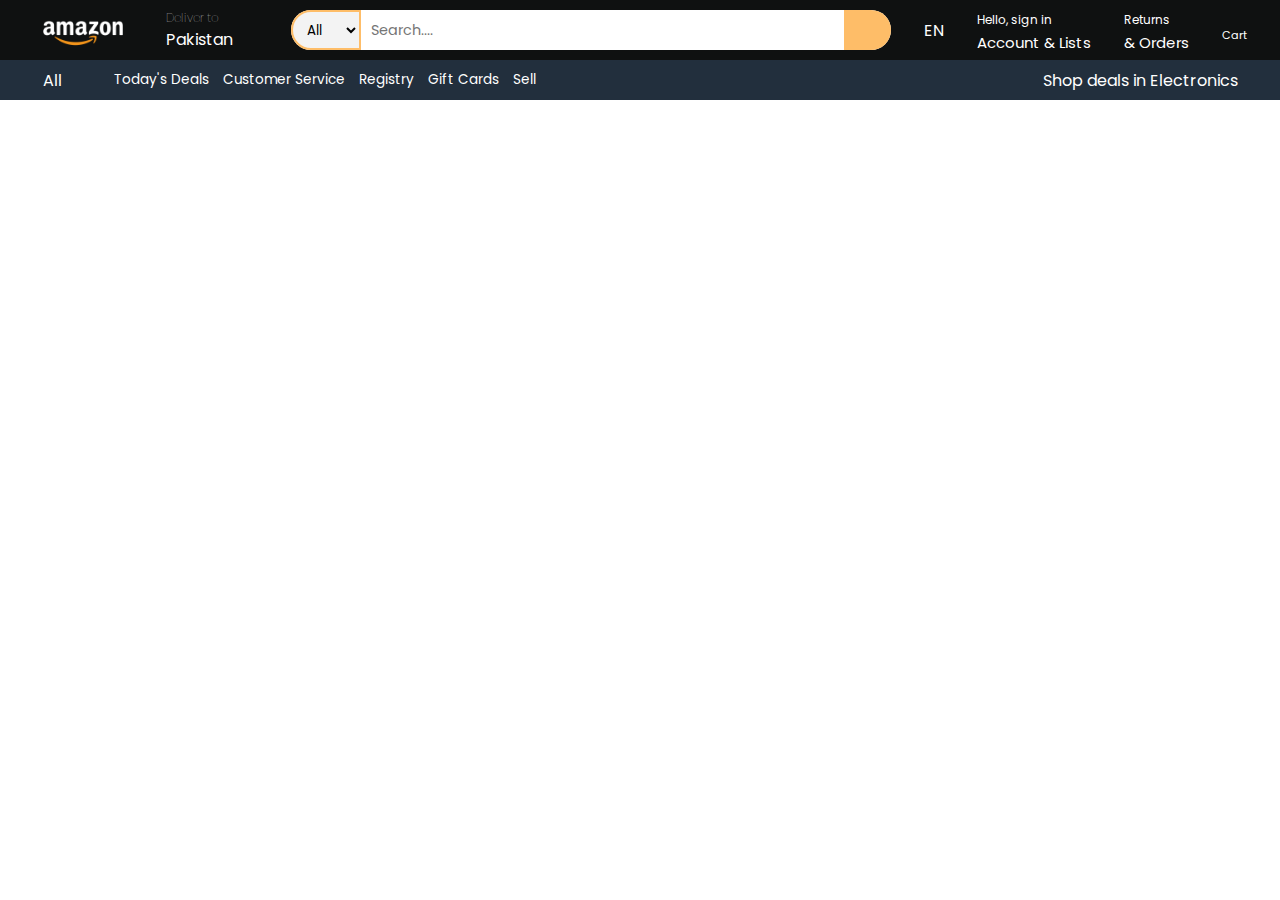
==== HTML/index.html @ d36f2035 "navbar" ====
<!DOCTYPE html>
<html lang="en">
  <head>
    <meta charset="UTF-8" />
    <meta name="viewport" content="width=device-width, initial-scale=1.0" />
    <title>Amazon</title>
    <!-- Font Awesome -->
    <link
      rel="stylesheet"
      href="https://cdnjs.cloudflare.com/ajax/libs/font-awesome/6.4.0/css/all.min.css"
      integrity="sha512-iecdLmaskl7CVkqkXNQ/ZH/XLlvWZOJyj7Yy7tcenmpD1ypASozpmT/E0iPtmFIB46ZmdtAc9eNBvH0H/ZpiBw=="
      crossorigin="anonymous"
      referrerpolicy="no-referrer"
    />
    <!-- CSS -->
    <link rel="stylesheet" href="/CSS/style.css" />
  </head>

  <body>
    <header>
      <div class="navbar">
        <div class="nav-logo">
          <div class="logo"></div>
        </div>

        <div class="nav-address">
          <p class="add-first">Deliver to</p>
          <div class="add-icon">
            <i class="fa-solid fa-location-crosshairs"></i>
            <p class="add-second">Pakistan</p>
          </div>
        </div>

        <div class="nav-search">
          <select class="search-select">
            <option selected="selected">All</option>
            <option>Arts &amp; Crafts</option>
            <option>Automotive</option>
            <option>Baby</option>
            <option>Beauty &amp; Personal Care</option>
            <option>Books</option>
            <option>Boys' Fashion</option>
            <option>Computers</option>
            <option>Deals</option>
            <option>Digital Music</option>
            <option>Electronics</option>
            <option>Girls' Fashion</option>
            <option>Health &amp; Household</option>
            <option>Home &amp; Kitchen</option>
            <option>Industrial &amp; Scientific</option>
            <option>Kindle Store</option>
            <option>Luggage</option>
            <option>Men's Fashion</option>
            <option>Movies &amp; TV</option>
            <option>Music, CDs &amp; Vinyl</option>
            <option>Pet Supplies</option>
            <option>Prime Video</option>
            <option>Software</option>
            <option>Sports &amp; Outdoors</option>
            <option>Tools &amp; Home Improvement</option>
            <option>Toys &amp; Games</option>
            <option>Video Games</option>
            <option>Women's Fashion</option>
          </select>
          <input class="search-input" type="text" placeholder="Search...." />
          <i class="fa-solid fa-magnifying-glass search-icon"></i>
        </div>

        <div class="nav-language">
          <i class="fa-solid fa-globe"></i> EN
          <span><i class="fa-sharp fa-solid fa-circle-chevron-down"></i></span>
        </div>

        <div class="nav-signin">
          <p><span>Hello, sign in</span></p>
          <p class="nav-second">
            Account & Lists
            <i class="fa-sharp fa-solid fa-circle-chevron-down"></i>
          </p>
        </div>
        <div class="nav-returns">
          <p><span>Returns</span></p>
          <p class="nav-second">
            & Orders
            <i class="fa-sharp fa-solid fa-circle-chevron-down"></i>
          </p>
        </div>

        <div class="nav-cart">
          <i class="fa-solid fa-cart-shopping"></i> Cart
        </div>
      </div>

      <div class="bottom-panel">
        <div class="panel-alt">
          <i class="fa-solid fa-bars"></i>
          All
        </div>
        <div class="panel-options">
          <p>Today's Deals</p>
          <p>Customer Service</p>
          <p>Registry</p>
          <p>Gift Cards</p>
          <p>Sell</p>
        </div>
        <div class="panel-deals">Shop deals in Electronics</div>
      </div>
    </header>
  </body>
</html>
---- CSS/style.css ----
@import url('https://fonts.googleapis.com/css2?family=Poppins:wght@600;700;800;900&display=swap');

* {
    margin: 0;
    padding: 0;
    font-family: 'Poppins', sans-serif;
    box-sizing: border-box;
}

/** navbar **/
.navbar {
    height: 60px;
    background-color: #0f1111;
    color: white;
    display: flex;
    align-items: center;
    justify-content: space-evenly;
}

.nav-logo {
    height: 50px;
    width: 100px;
}

.logo {
    background-image: url(/Images/amazon_logo.png);
    height: 50px;
    width: 100%;
    background-size: cover;
}

.add-first {
    color: #cccccc;
    font-size: 0.75rem;
    font-weight: 100;
}

.nav-second {
    font-size: 15px;
}

.add-icon {
    display: flex;
    align-items: center;
    justify-content: space-between;
}

.nav-search {
    display: flex;
    align-items: center;
    justify-content: space-evenly;
    background-color: white;
    margin-left: 25px;
    width: 600px;
    height: 40px;
    padding: 10px 0px 10px 0px;
    border-radius: 30px;
}

.nav-search:hover {
    border: 2px solid #febd68;
}

.search-select {
    background-color: #f3f3f3;
    height: 40px;
    width: 70px;
    padding: 0 0 0 10px;
    border-top-left-radius: 30px;
    border-bottom-left-radius: 30px;
    border: 2px solid #febd68;
    outline: none;
}

.search-input {
    margin-left: 10px;
    width: 100%;
    border: none;
    outline: none;
    font-size: 0.9rem;
}

.search-icon {
    display: flex;
    justify-content: center;
    align-items: center;
    color: black;
    width: 60px;
    height: 40px;
    background-color: #febd68;
    color: white;
    border-top-right-radius: 30px;
    border-bottom-right-radius: 30px;
}

span {
    font-size: 0.75rem;
}

.nav-cart {
    font-size: 0.7rem;
}

.nav-cart i {
    font-size: 1.6rem;
}

/** bottom panel **/
.bottom-panel {
    height: 40px;
    background-color: #222f3d;
    color: white;
    display: flex;
    align-items: center;
    justify-content: space-evenly;
}

.panel-options {
    width: 70%;
    font-size: 0.85rem;
}

.panel-options p {
    display: inline;
    margin-left: 10px;
}
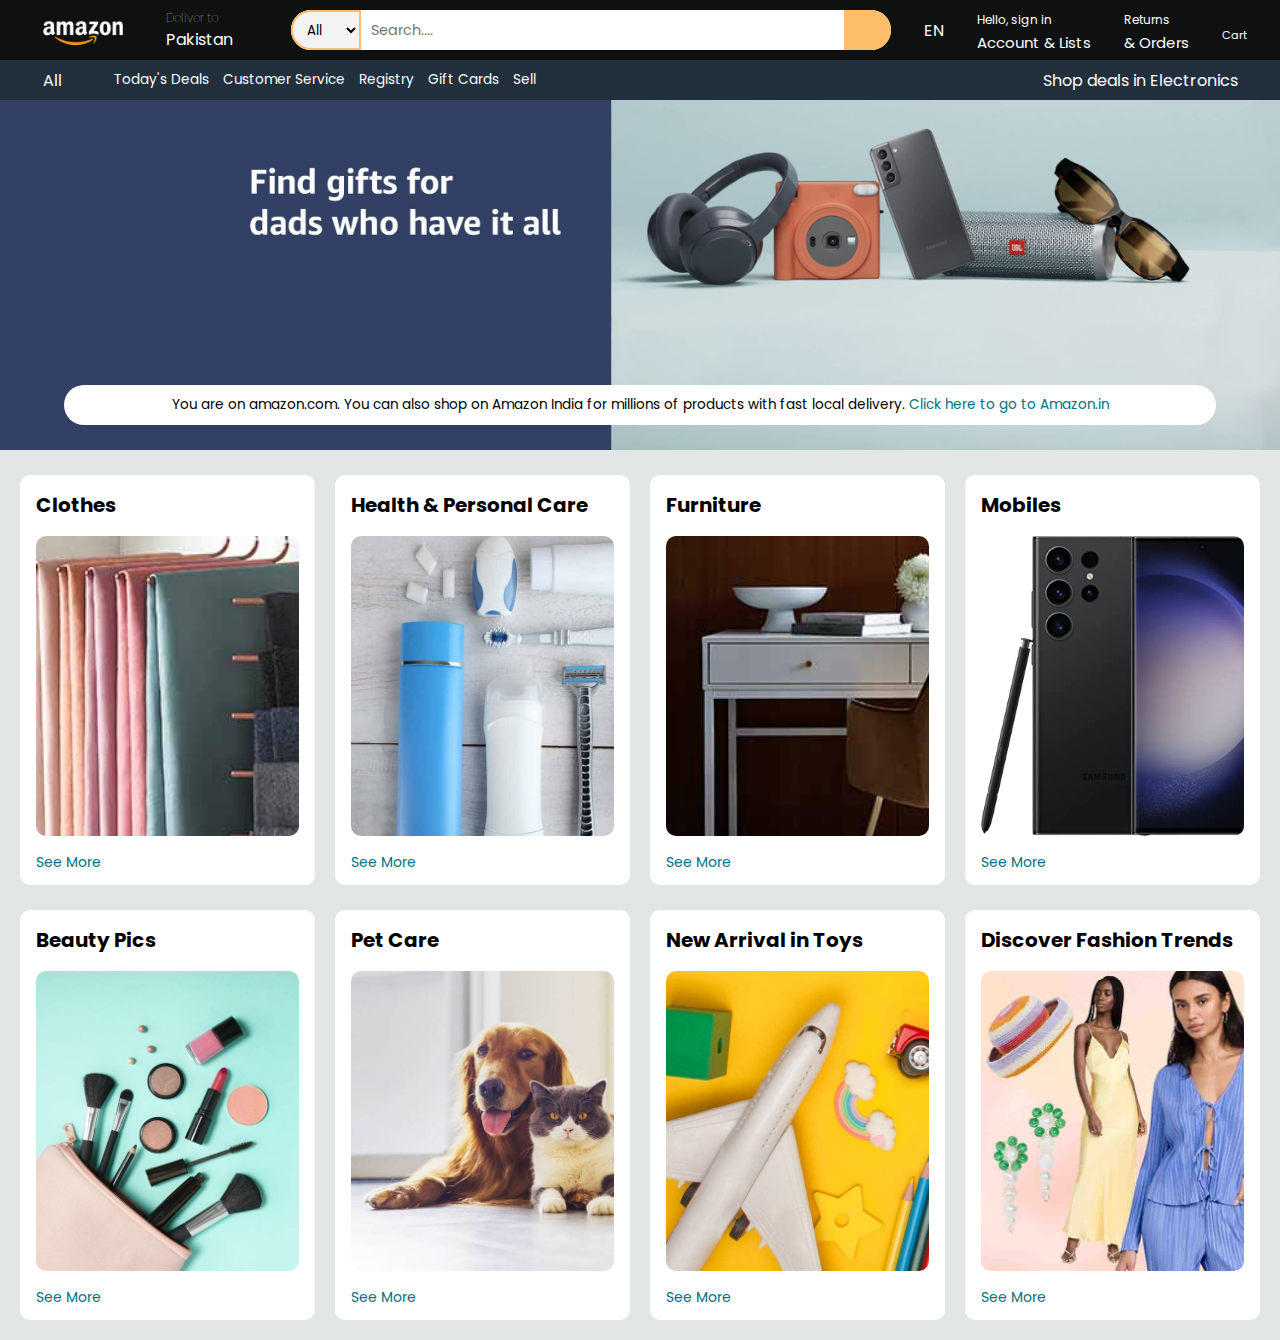
==== commit b6f93036: "commit" ====
--- a/HTML/index.html
+++ b/HTML/index.html
@@ -106,5 +106,97 @@
         <div class="panel-deals">Shop deals in Electronics</div>
       </div>
     </header>
+    <div class="hero-section">
+      <div class="hero-msg">
+        <p>
+          You are on amazon.com. You can also shop on Amazon India for millions
+          of products with fast local delivery.
+          <a href="https://www.amazon.in/">Click here to go to Amazon.in</a>
+        </p>
+      </div>
+    </div>
+
+    <div class="shop-section">
+      <div class="box1 box">
+        <div class="box-content">
+          <h2>Clothes</h2>
+          <div
+            class="box-img"
+            style="background-image: url('/Images/box1_image.jpg')"
+          ></div>
+          <p>See More</p>
+        </div>
+      </div>
+      <div class="box2 box">
+        <div class="box-content">
+          <h2>Health & Personal Care</h2>
+          <div
+            class="box-img"
+            style="background-image: url('/Images/box2_image.jpg')"
+          ></div>
+          <p>See More</p>
+        </div>
+      </div>
+      <div class="box3 box">
+        <div class="box-content">
+          <h2>Furniture</h2>
+          <div
+            class="box-img"
+            style="background-image: url('/Images/box3_image.jpg')"
+          ></div>
+          <p>See More</p>
+        </div>
+      </div>
+      <div class="box4 box">
+        <div class="box-content">
+          <h2>Mobiles</h2>
+          <div
+            class="box-img"
+            style="background-image: url('/Images/box4_image.jpg')"
+          ></div>
+          <p>See More</p>
+        </div>
+      </div>
+      <div class="box1 box">
+        <div class="box-content">
+          <h2>Beauty Pics</h2>
+          <div
+            class="box-img"
+            style="background-image: url('/Images/box5_image.jpg')"
+          ></div>
+          <p>See More</p>
+        </div>
+      </div>
+      <div class="box2 box">
+        <div class="box-content">
+          <h2>Pet Care</h2>
+          <div
+            class="box-img"
+            style="background-image: url('/Images/box6_image.jpg')"
+          ></div>
+          <p>See More</p>
+        </div>
+      </div>
+      <div class="box3 box">
+        <div class="box-content">
+          <h2>New Arrival in Toys</h2>
+          <div
+            class="box-img"
+            style="background-image: url('/Images/box7_image.jpg')"
+          ></div>
+          <p>See More</p>
+        </div>
+      </div>
+      <div class="box4 box">
+        <div class="box-content">
+          <h2>Discover Fashion Trends</h2>
+          <div
+            class="box-img"
+            style="background-image: url('/Images/box8_image.jpg')"
+          ></div>
+          <p>See More</p>
+        </div>
+      </div>
+    </div>
   </body>
 </html>
--- a/CSS/style.css
+++ b/CSS/style.css
@@ -123,4 +123,72 @@
 .panel-options p {
     display: inline;
     margin-left: 10px;
-}+}
+
+/** hero sectrion **/
+.hero-section {
+    background-image: url('/Images/hero_image.jpg');
+    background-size: cover;
+    height: 350px;
+    display: flex;
+    justify-content: center;
+    align-items: flex-end;
+}
+
+.hero-msg {
+    height: 40px;
+    background-color: white;
+    color: black;
+    display: flex;
+    align-items: center;
+    justify-content: center;
+    font-size: 0.85rem;
+    width: 90%;
+    margin-bottom: 25px;
+    border-radius: 30px;
+}
+
+.hero-msg a {
+    text-decoration: none;
+    color: #007185;
+}
+
+/** shop section **/
+.shop-section {
+    display: flex;
+    flex-wrap: wrap;
+    justify-content: space-evenly;
+    background-color: #e2e7e6;
+    padding-bottom: 20px;
+}
+
+.box {
+    border-radius: 10px;
+    height: 410px;
+    width: 23%;
+    background-color: white;
+    padding: 15px 0px 15px;
+    margin-top: 25px;
+}
+
+h2 {
+    font-size: 20px;
+}
+
+.box-img {
+    height: 300px;
+    border-radius: 10px;
+    margin-top: 1rem;
+    margin-bottom: 1rem;
+    background-size: cover;
+}
+
+.box-content {
+    margin-left: 1rem;
+    margin-right: 1rem;
+}
+
+.box-content p {
+    color: #007185;
+    font-size: 14px;
+}
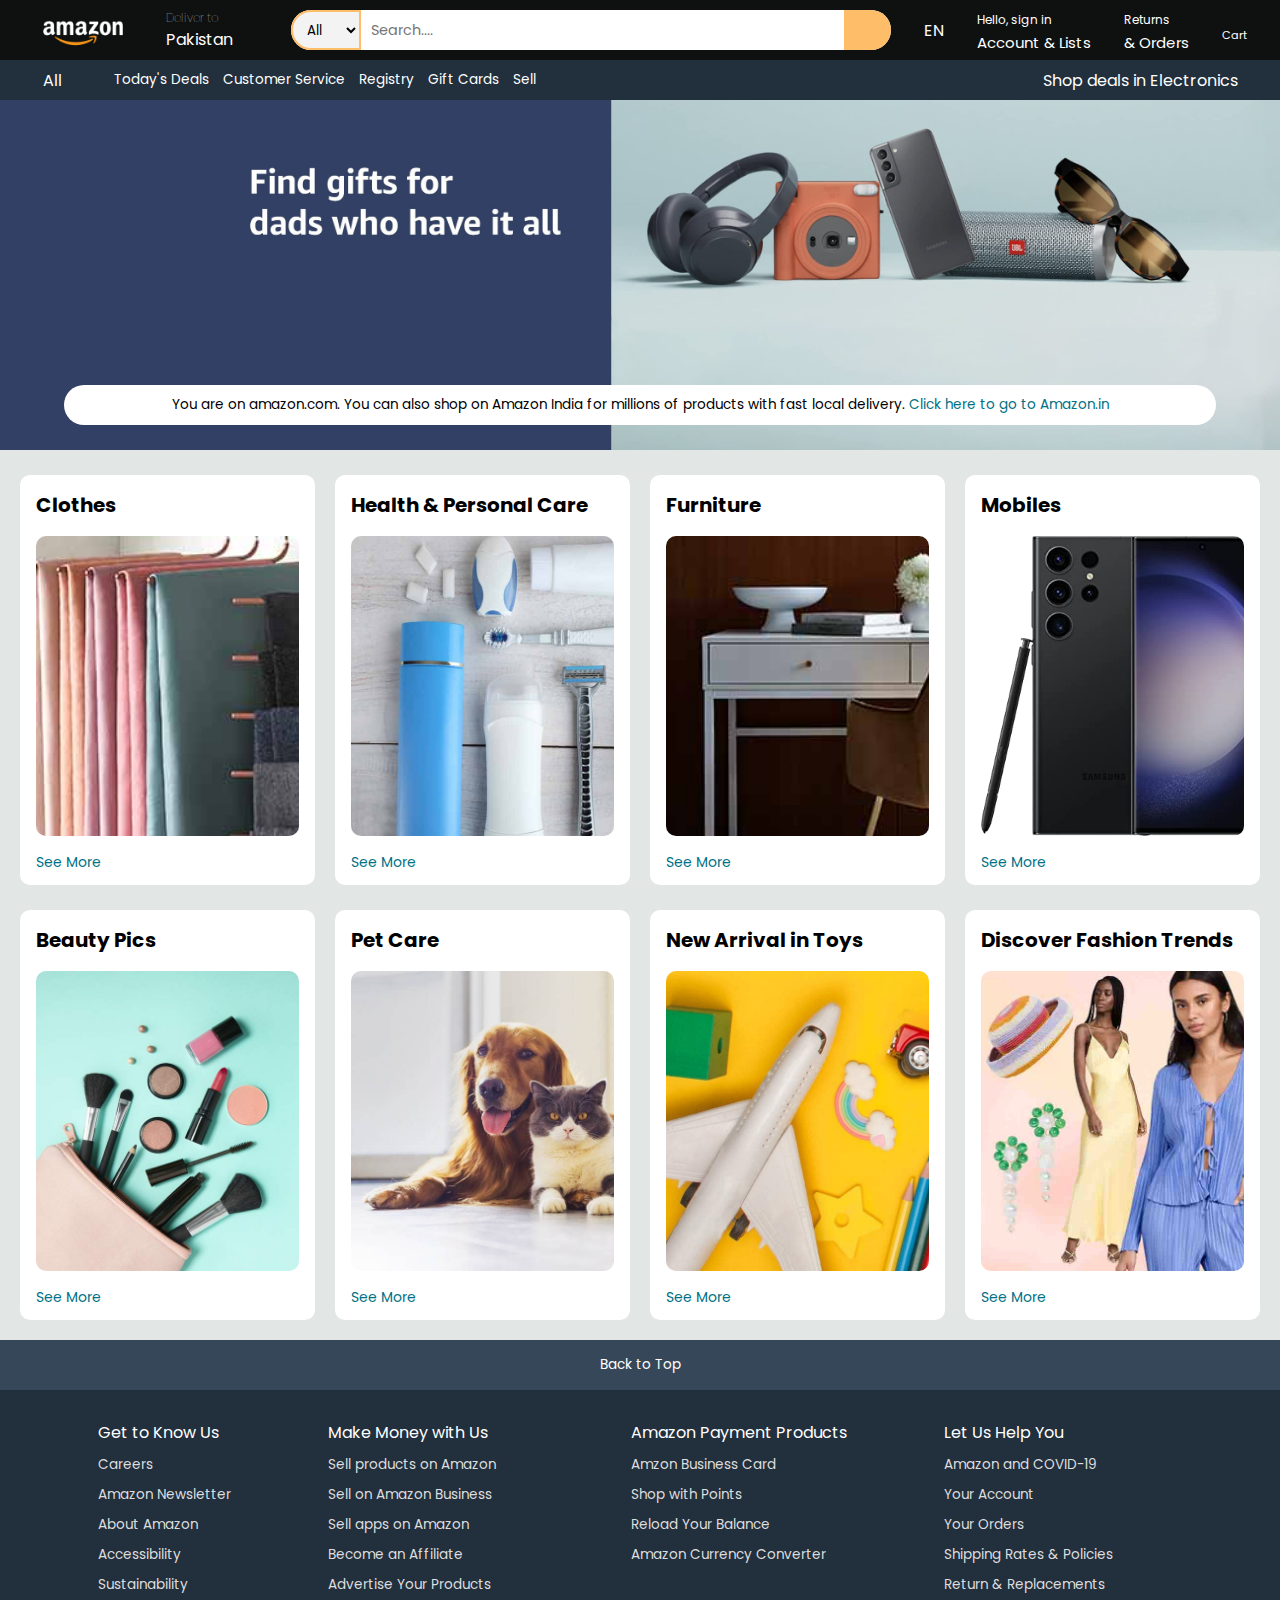
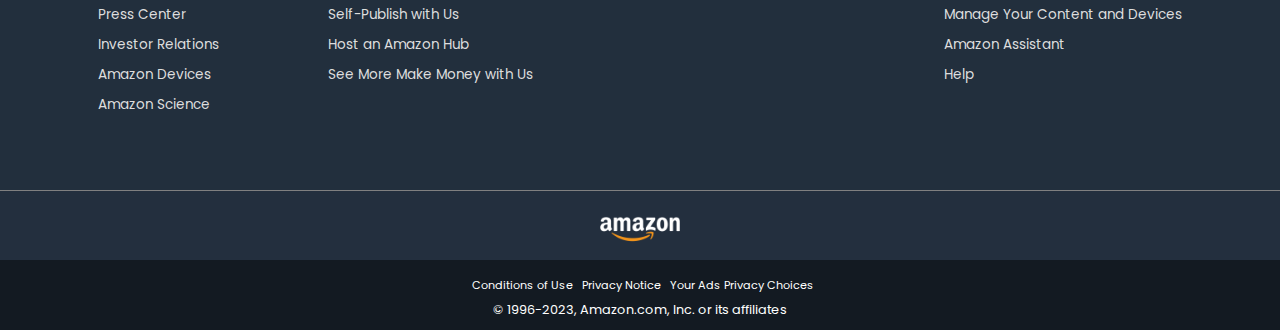
==== commit f7606602: "commit" ====
--- a/HTML/index.html
+++ b/HTML/index.html
@@ -198,5 +198,67 @@
         </div>
       </div>
     </div>
+    <footer>
+      <div class="foot-panel1">Back to Top</div>
+
+      <div class="foot-panel2">
+        <ul>
+          <li>Get to Know Us</li>
+          <li><a href="#">Careers</a></li>
+          <li><a href="#">Amazon Newsletter</a></li>
+          <li><a href="#">About Amazon</a></li>
+          <li><a href="#">Accessibility</a></li>
+          <li><a href="#">Sustainability</a></li>
+          <li><a href="#">Press Center</a></li>
+          <li><a href="#">Investor Relations</a></li>
+          <li><a href="#">Amazon Devices</a></li>
+          <li><a href="#">Amazon Science</a></li>
+        </ul>
+        <ul>
+          <li>Make Money with Us</li>
+          <li><a href="#">Sell products on Amazon</a></li>
+          <li><a href="#">Sell on Amazon Business</a></li>
+          <li><a href="#">Sell apps on Amazon</a></li>
+          <li><a href="#">Become an Affiliate</a></li>
+          <li><a href="#">Advertise Your Products</a></li>
+          <li><a href="#">Self-Publish with Us</a></li>
+          <li><a href="#">Host an Amazon Hub</a></li>
+          <li><a href="#">See More Make Money with Us</a></li>
+        </ul>
+        <ul>
+          <li>Amazon Payment Products</li>
+          <li><a href="#">Amzon Business Card</a></li>
+          <li><a href="#">Shop with Points</a></li>
+          <li><a href="#">Reload Your Balance</a></li>
+          <li><a href="#">Amazon Currency Converter</a></li>
+        </ul>
+        <ul>
+          <li>Let Us Help You</li>
+          <li><a href="#">Amazon and COVID-19</a></li>
+          <li><a href="#">Your Account</a></li>
+          <li><a href="#">Your Orders</a></li>
+          <li><a href="#">Shipping Rates & Policies</a></li>
+          <li><a href="#">Return & Replacements</a></li>
+          <li><a href="#">Manage Your Content and Devices</a></li>
+          <li><a href="#">Amazon Assistant</a></li>
+          <li><a href="#">Help</a></li>
+        </ul>
+      </div>
+
+      <div class="foot-panel3">
+        <div class="logo"></div>
+      </div>
+
+      <div class="foot-panel4">
+        <div class="pages">
+          <a href="#">Conditions of Use</a>
+          <a href="#">Privacy Notice</a>
+          <a href="#">Your Ads Privacy Choices</a>
+        </div>
+        <div class="copyright">
+          © 1996-2023, Amazon.com, Inc. or its affiliates
+        </div>
+      </div>
+    </footer>
   </body>
 </html>
--- a/CSS/style.css
+++ b/CSS/style.css
@@ -192,3 +192,84 @@
     color: #007185;
     font-size: 14px;
 }
+
+.foot-panel1 {
+    background-color: #37475a;
+    height: 50px;
+    color: white;
+    display: flex;
+    align-items: center;
+    justify-content: center;
+    font-size: 0.85rem;
+}
+
+.foot-panel2 {
+    background-color: #222f3d;
+    color: white;
+    height: 400px;
+    display: flex;
+    justify-content: space-evenly;
+}
+
+ul {
+    margin-top: 30px;
+}
+
+ul li,
+li a {
+    display: block;
+    text-decoration: none;
+    list-style: none;
+}
+
+li a {
+    font-size: 0.85rem;
+    margin-top: 10px;
+    color: #dddddd;
+}
+
+li a:hover {
+    text-decoration: underline;
+}
+
+.foot-panel3 {
+    border-top: 0.5px solid gray;
+    height: 70px;
+    background-color: #232F3E;
+    display: flex;
+    align-items: center;
+    justify-content: center;
+}
+
+.foot-panel3 .logo {
+    background-image: url(/Images/amazon_logo.png);
+    background-size: cover;
+    height: 50px;
+    width: 100px;
+}
+
+.foot-panel4 {
+    background-color: #131A22;
+    color: white;
+    height: 70px;
+    display: flex;
+    align-items: center;
+    justify-content: center;
+    flex-direction: column;
+}
+
+.pages a {
+    text-decoration: none;
+    color: white;
+    font-size: 0.7rem;
+    margin-left: 5px;
+}
+
+.pages a:hover {
+    text-decoration: underline;
+}
+
+.copyright {
+    margin-top: 5px;
+    font-size: 0.8rem;
+}